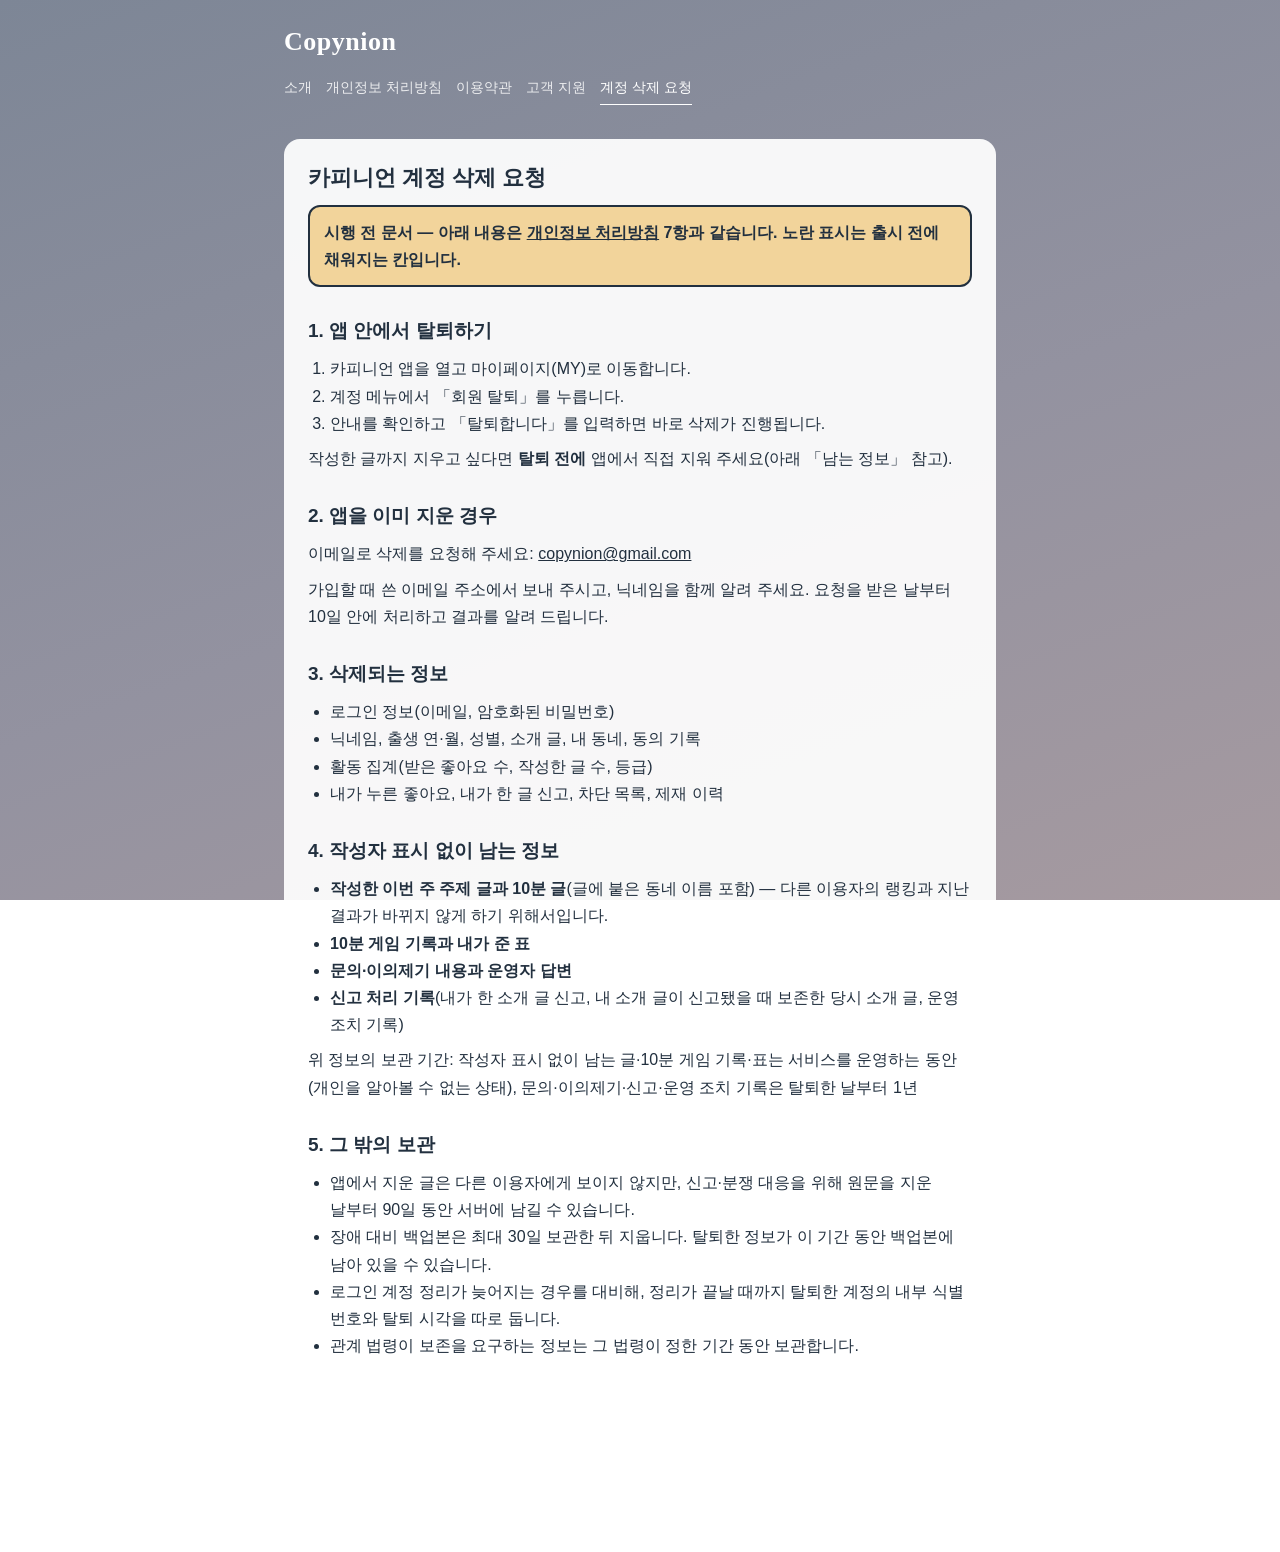
==== delete-account.html @ 76ce31cc "카피니언 공개 웹페이지 첫 게시" ====
<!doctype html>
<html lang="ko">
<head>
<meta charset="utf-8">
<meta name="viewport" content="width=device-width,initial-scale=1">
<title>계정 삭제 요청 · Copynion</title>
<meta name="description" content="카피니언 계정 삭제 요청 안내">
<link rel="stylesheet" href="style.css">
</head>
<body>
<div class="wrap">
<header class="top"><a class="logo" href="index.html">Copynion</a>
<nav class="menu" aria-label="메뉴"><a href="index.html">소개</a><a href="privacy.html">개인정보 처리방침</a><a href="terms.html">이용약관</a><a href="support.html">고객 지원</a><a href="delete-account.html" aria-current="page">계정 삭제 요청</a></nav></header>
<main>

<article class="card"><h1>카피니언 계정 삭제 요청</h1>
<p class="banner" style="margin-top:0">시행 전 문서 — 아래 내용은 <a href="privacy.html">개인정보 처리방침</a> 7항과 같습니다. 노란 표시는 출시 전에 채워지는 칸입니다.</p>
<h2>1. 앱 안에서 탈퇴하기</h2>
<ol><li>카피니언 앱을 열고 마이페이지(MY)로 이동합니다.</li><li>계정 메뉴에서 「회원 탈퇴」를 누릅니다.</li><li>안내를 확인하고 「탈퇴합니다」를 입력하면 바로 삭제가 진행됩니다.</li></ol>
<p>작성한 글까지 지우고 싶다면 <strong>탈퇴 전에</strong> 앱에서 직접 지워 주세요(아래 「남는 정보」 참고).</p>
<h2>2. 앱을 이미 지운 경우</h2>
<p>이메일로 삭제를 요청해 주세요: <a href="mailto:copynion@gmail.com">copynion@gmail.com</a></p>
<p>가입할 때 쓴 이메일 주소에서 보내 주시고, 닉네임을 함께 알려 주세요. 요청을 받은 날부터 10일 안에 처리하고 결과를 알려 드립니다.</p>
<h2>3. 삭제되는 정보</h2>
<ul><li>로그인 정보(이메일, 암호화된 비밀번호)</li><li>닉네임, 출생 연·월, 성별, 소개 글, 내 동네, 동의 기록</li><li>활동 집계(받은 좋아요 수, 작성한 글 수, 등급)</li><li>내가 누른 좋아요, 내가 한 글 신고, 차단 목록, 제재 이력</li></ul>
<h2>4. 작성자 표시 없이 남는 정보</h2>
<ul><li><strong>작성한 이번 주 주제 글과 10분 글</strong>(글에 붙은 동네 이름 포함) — 다른 이용자의 랭킹과 지난 결과가 바뀌지 않게 하기 위해서입니다.</li>
<li><strong>10분 게임 기록과 내가 준 표</strong></li>
<li><strong>문의·이의제기 내용과 운영자 답변</strong></li>
<li><strong>신고 처리 기록</strong>(내가 한 소개 글 신고, 내 소개 글이 신고됐을 때 보존한 당시 소개 글, 운영 조치 기록)</li></ul>
<p>위 정보의 보관 기간: 작성자 표시 없이 남는 글·10분 게임 기록·표는 서비스를 운영하는 동안(개인을 알아볼 수 없는 상태), 문의·이의제기·신고·운영 조치 기록은 탈퇴한 날부터 1년</p>
<h2>5. 그 밖의 보관</h2>
<ul><li>앱에서 지운 글은 다른 이용자에게 보이지 않지만, 신고·분쟁 대응을 위해 원문을 지운 날부터 90일 동안 서버에 남길 수 있습니다.</li>
<li>장애 대비 백업본은 최대 30일 보관한 뒤 지웁니다. 탈퇴한 정보가 이 기간 동안 백업본에 남아 있을 수 있습니다.</li>
<li>로그인 계정 정리가 늦어지는 경우를 대비해, 정리가 끝날 때까지 탈퇴한 계정의 내부 식별 번호와 탈퇴 시각을 따로 둡니다.</li>
<li>관계 법령이 보존을 요구하는 정보는 그 법령이 정한 기간 동안 보관합니다.</li></ul>
</article>
</main>
<footer class="bottom">
<p>Copynion · 운영자 정보: 이형석 · 문의: <a href="mailto:copynion@gmail.com">copynion@gmail.com</a></p>
<p><a href="privacy.html">개인정보 처리방침</a> · <a href="terms.html">이용약관</a> · <a href="support.html">고객 지원</a> · <a href="delete-account.html">계정 삭제 요청</a></p>
</footer>
</div>
</body>
</html>
---- style.css ----
/* 카피니언 공개 웹 — 순수 정적 CSS, 외부 폰트·스크립트 없음 */
*{box-sizing:border-box}
html{-webkit-text-size-adjust:100%}
body{margin:0;min-height:100vh;color:#fff;line-height:1.7;font-size:16px;
  font-family:-apple-system,BlinkMacSystemFont,"Apple SD Gothic Neo","Noto Sans KR","Malgun Gothic",sans-serif;
  background:#7d8696;background:linear-gradient(160deg,#7d8696 0%,#9392a0 55%,#a69aa0 100%);background-attachment:fixed}
a{color:inherit}
.wrap{max-width:760px;margin:0 auto;padding:0 16px}
header.top{padding:20px 0 8px}
.logo{font-family:Georgia,"Times New Roman",serif;font-size:26px;font-weight:700;letter-spacing:.02em;color:#fff;text-decoration:none}
nav.menu{display:flex;flex-wrap:wrap;gap:6px 14px;margin-top:8px;font-size:14px}
nav.menu a{color:#fff;opacity:.85;text-decoration:none;padding:4px 0;border-bottom:1px solid transparent}
nav.menu a[aria-current="page"],nav.menu a:hover{opacity:1;border-bottom-color:#fff}
main{padding:12px 0 32px}
h1{font-size:24px;line-height:1.35;margin:16px 0 12px}
.card{background:rgba(255,255,255,.93);color:#22303F;border-radius:16px;padding:18px 16px;margin:14px 0;overflow-wrap:anywhere;word-break:keep-all}
.card h1,.card h2,.card h3,.card h4{color:#22303F}
.card h1{font-size:22px;margin-top:0}
.card h2{font-size:19px;margin:28px 0 8px}
.card h3{font-size:16.5px;margin:20px 0 6px}
.card p{margin:8px 0}
.card ul,.card ol{padding-left:22px;margin:8px 0}
.card li>p{margin:2px 0}
.card hr{border:0;border-top:1px solid rgba(34,48,63,.2);margin:22px 0}
.card a{color:#22303F;text-decoration:underline}
code{font-family:inherit;font-size:.95em;background:rgba(34,48,63,.08);padding:1px 5px;border-radius:5px}
mark.blank,.blank{background:#F2D49B;color:#22303F;border:1px dashed #22303F;padding:1px 6px;border-radius:5px;font-weight:700;font-style:normal}
.need{background:#F2D49B;color:#22303F;font-weight:700;border-radius:3px;padding:0 2px}
blockquote{margin:12px 0;padding:10px 14px;background:rgba(34,48,63,.07);border-left:4px solid #22303F;border-radius:0 10px 10px 0}
blockquote h2{margin-top:4px}
.banner{background:#F2D49B;color:#22303F;border:2px solid #22303F;border-radius:12px;padding:12px 14px;font-weight:700;margin:14px 0}
.banner small{display:block;font-weight:400;margin-top:2px}
.tablewrap{overflow-x:auto;margin:10px 0;-webkit-overflow-scrolling:touch}
table{border-collapse:collapse;font-size:14px;min-width:100%}
th,td{border:1px solid rgba(34,48,63,.3);padding:6px 8px;text-align:left;vertical-align:top;overflow-wrap:anywhere}
th{background:rgba(34,48,63,.1);white-space:nowrap}
.links{display:grid;gap:10px;grid-template-columns:1fr;margin:14px 0}
.links a{display:block;background:rgba(255,255,255,.93);color:#22303F;text-decoration:none;border-radius:14px;padding:14px 16px;font-weight:700}
.links a span{display:block;font-weight:400;font-size:14px;opacity:.8}
.faq dt{font-weight:700;margin-top:16px}
.faq dd{margin:4px 0 0}
footer.bottom{padding:18px 0 40px;font-size:13px;opacity:.92}
footer.bottom p{margin:4px 0}
@media(min-width:600px){.links{grid-template-columns:1fr 1fr}.wrap{padding:0 24px}.card{padding:24px}}
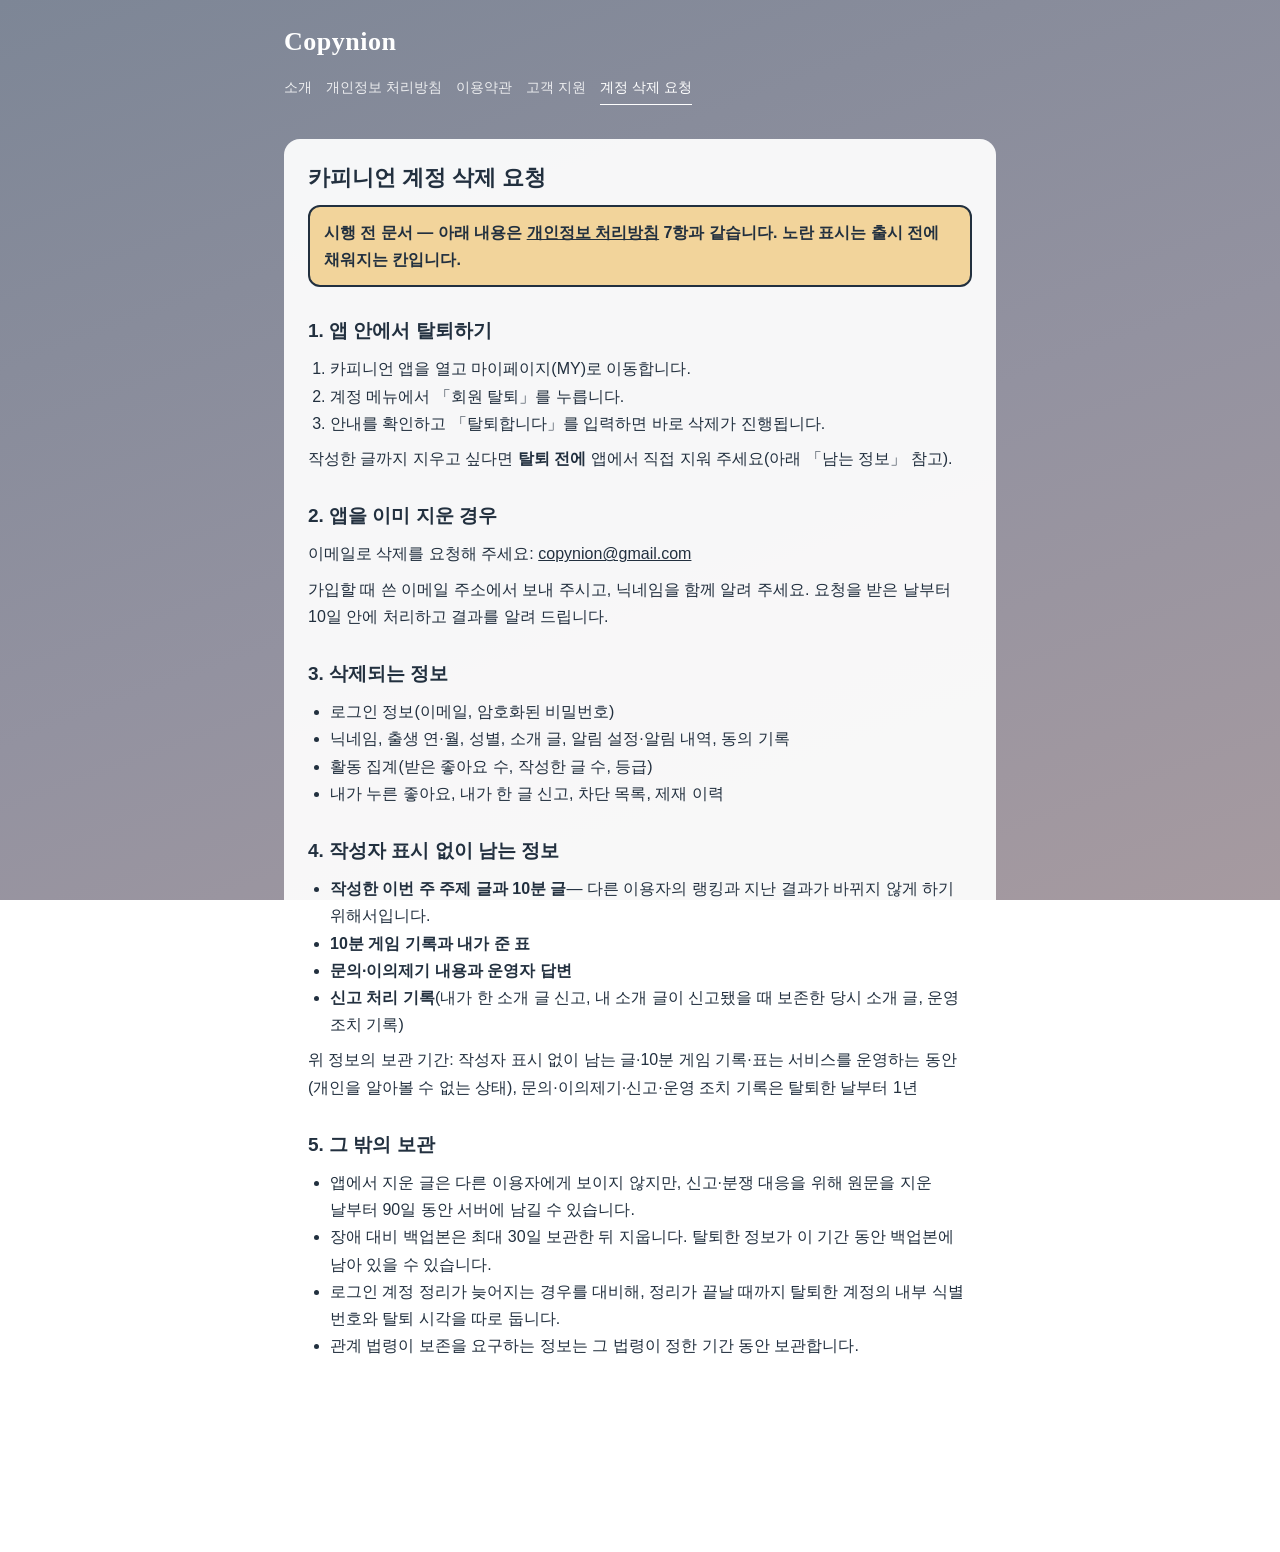
==== commit 2672ecd3: "지도·내 동네 관련 문장 제거(2026-10-25)" ====
--- a/delete-account.html
+++ b/delete-account.html
@@ -6,6 +6,8 @@
 <title>계정 삭제 요청 · Copynion</title>
 <meta name="description" content="카피니언 계정 삭제 요청 안내">
 <link rel="stylesheet" href="style.css">
+<link rel="icon" type="image/png" sizes="32x32" href="favicon-32.png">
+<link rel="apple-touch-icon" href="apple-touch-icon.png">
 </head>
 <body>
 <div class="wrap">
@@ -22,9 +24,9 @@
 <p>이메일로 삭제를 요청해 주세요: <a href="mailto:copynion@gmail.com">copynion@gmail.com</a></p>
 <p>가입할 때 쓴 이메일 주소에서 보내 주시고, 닉네임을 함께 알려 주세요. 요청을 받은 날부터 10일 안에 처리하고 결과를 알려 드립니다.</p>
 <h2>3. 삭제되는 정보</h2>
-<ul><li>로그인 정보(이메일, 암호화된 비밀번호)</li><li>닉네임, 출생 연·월, 성별, 소개 글, 내 동네, 동의 기록</li><li>활동 집계(받은 좋아요 수, 작성한 글 수, 등급)</li><li>내가 누른 좋아요, 내가 한 글 신고, 차단 목록, 제재 이력</li></ul>
+<ul><li>로그인 정보(이메일, 암호화된 비밀번호)</li><li>닉네임, 출생 연·월, 성별, 소개 글, 알림 설정·알림 내역, 동의 기록</li><li>활동 집계(받은 좋아요 수, 작성한 글 수, 등급)</li><li>내가 누른 좋아요, 내가 한 글 신고, 차단 목록, 제재 이력</li></ul>
 <h2>4. 작성자 표시 없이 남는 정보</h2>
-<ul><li><strong>작성한 이번 주 주제 글과 10분 글</strong>(글에 붙은 동네 이름 포함) — 다른 이용자의 랭킹과 지난 결과가 바뀌지 않게 하기 위해서입니다.</li>
+<ul><li><strong>작성한 이번 주 주제 글과 10분 글</strong>— 다른 이용자의 랭킹과 지난 결과가 바뀌지 않게 하기 위해서입니다.</li>
 <li><strong>10분 게임 기록과 내가 준 표</strong></li>
 <li><strong>문의·이의제기 내용과 운영자 답변</strong></li>
 <li><strong>신고 처리 기록</strong>(내가 한 소개 글 신고, 내 소개 글이 신고됐을 때 보존한 당시 소개 글, 운영 조치 기록)</li></ul>
